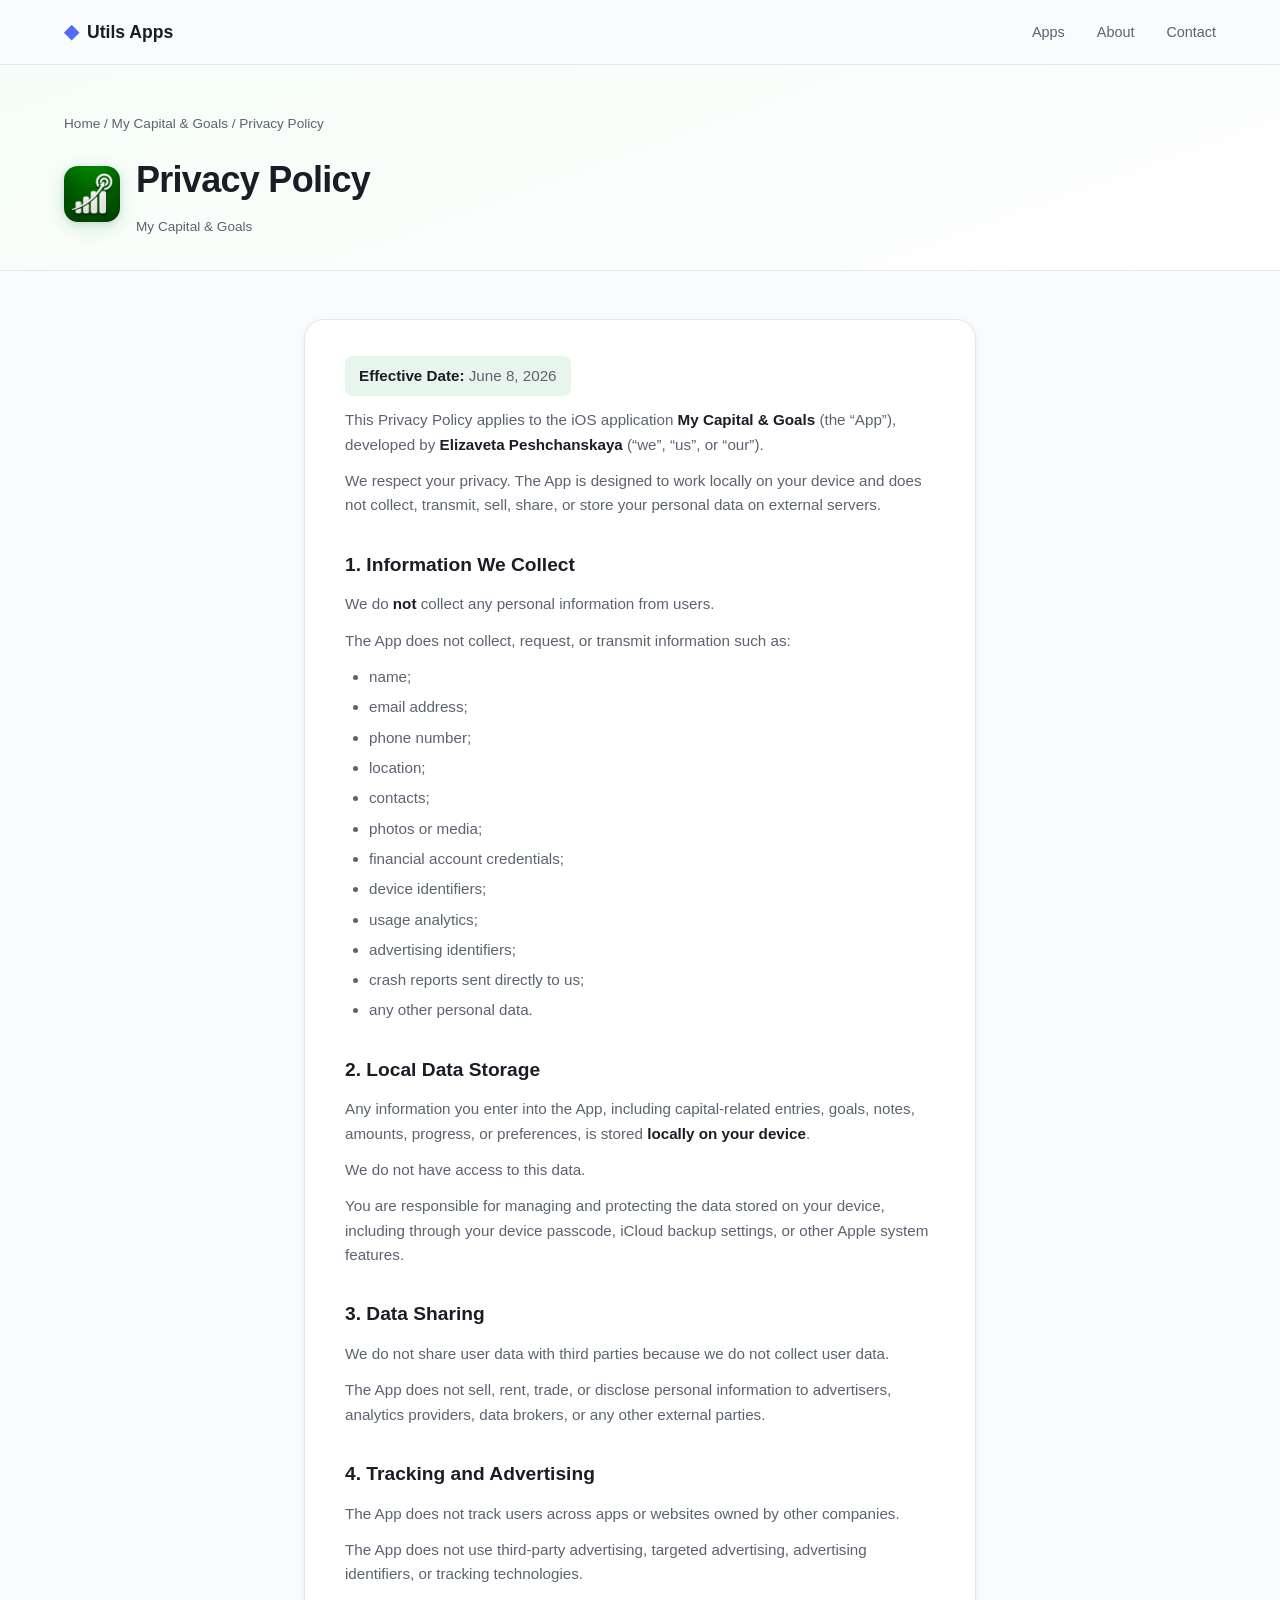
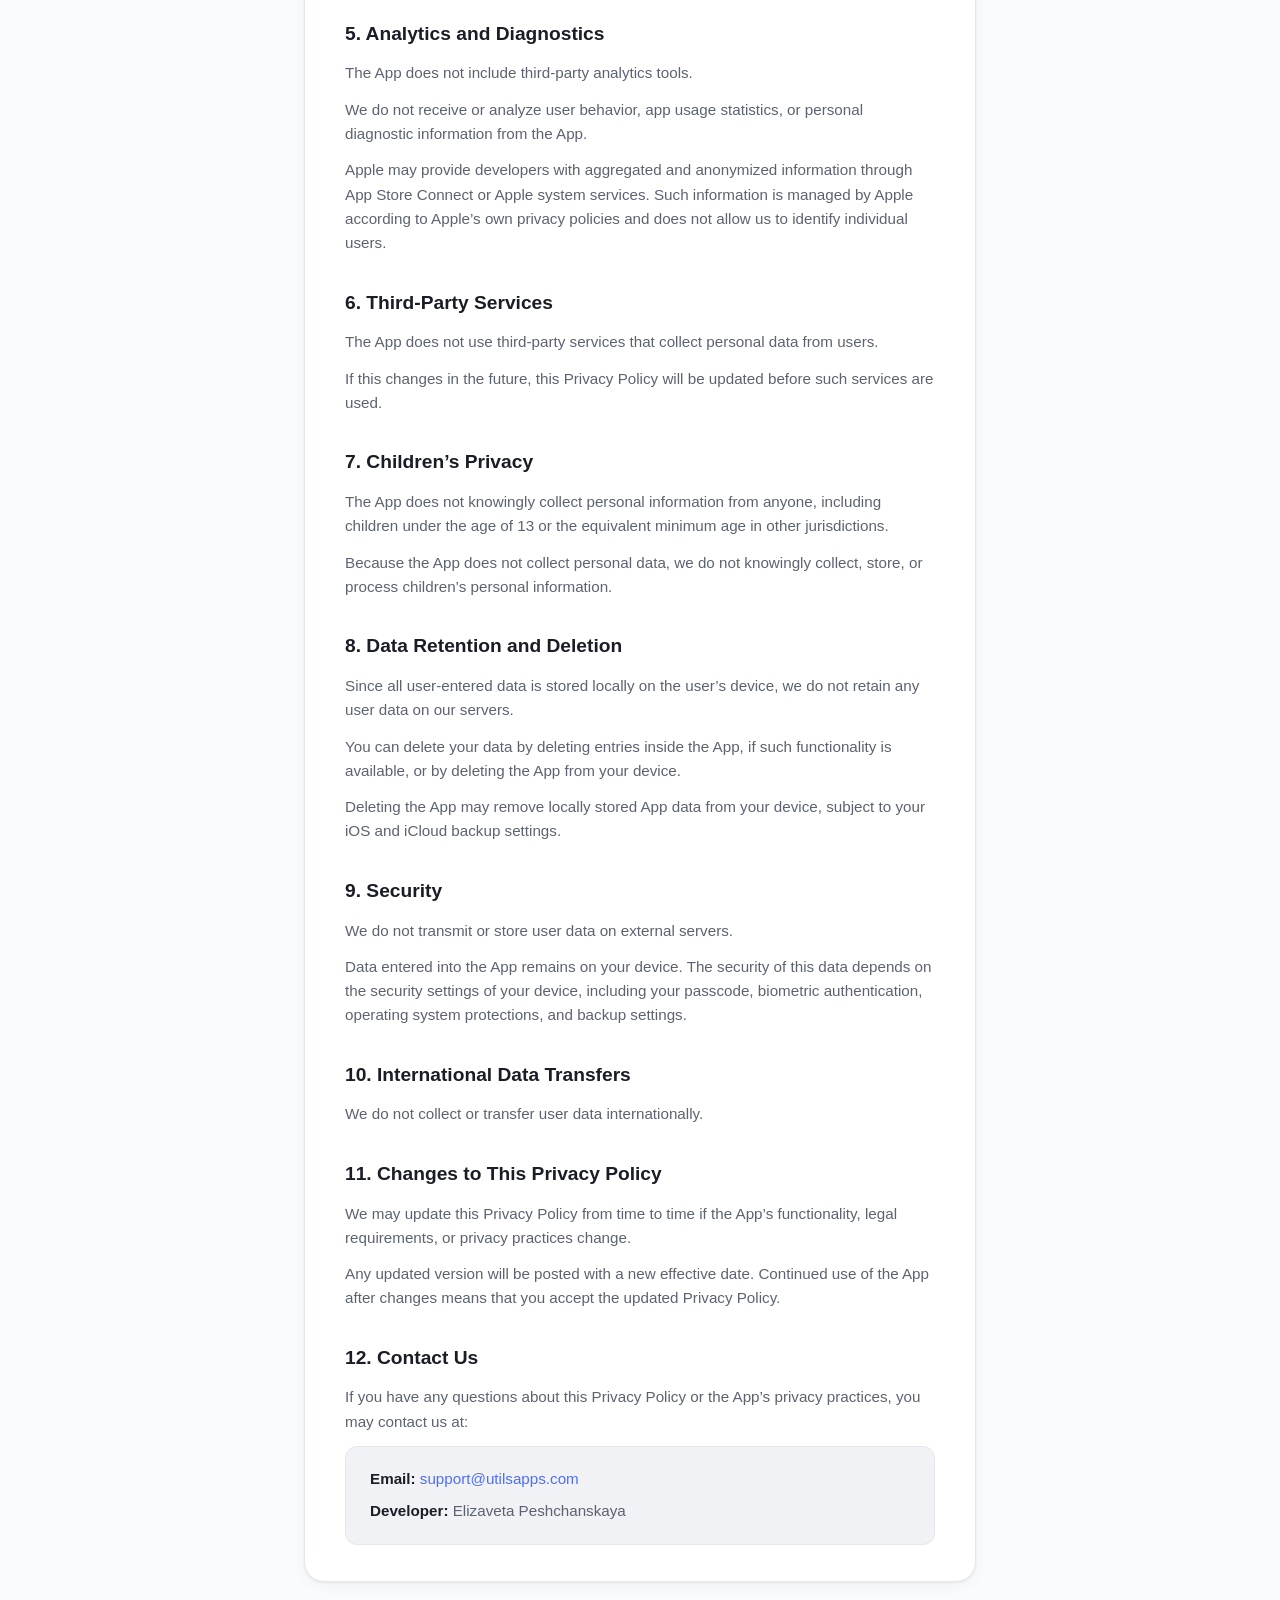
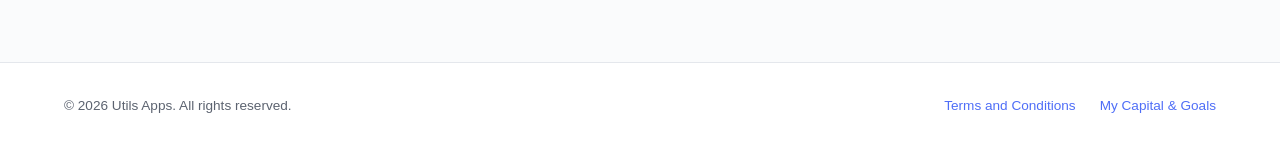
==== apps/my-capital-goals/privacy.html @ b61ee61e "Add files via upload" ====
<!DOCTYPE html>
<html lang="en">
<head>
  <meta charset="UTF-8">
  <meta name="viewport" content="width=device-width, initial-scale=1.0, viewport-fit=cover">
  <meta name="description" content="Privacy Policy — My Capital & Goals">
  <title>Privacy Policy — My Capital & Goals</title>
  <link rel="stylesheet" href="../../css/style.css">
  <link rel="icon" href="../../assets/my-capital-goals-icon.png" type="image/png">
</head>
<body>
  <header class="site-header">
    <nav class="nav container">
      <a href="../../index.html" class="logo">
        <span class="logo-icon">◆</span>
        <span>Utils Apps</span>
      </a>
      <ul class="nav-links">
        <li><a href="../../index.html#apps">Apps</a></li>
        <li><a href="../../index.html#about">About</a></li>
        <li><a href="../../index.html#contact">Contact</a></li>
      </ul>
      <button class="nav-toggle" aria-label="Menu" aria-expanded="false">
        <span></span><span></span><span></span>
      </button>
    </nav>
  </header>

  <div class="page-hero page-hero--green">
    <div class="container">
      <p class="breadcrumb">
        <a href="../../index.html">Home</a> /
        <a href="index.html">My Capital &amp; Goals</a> /
        Privacy Policy
      </p>
      <div class="page-hero-app">
        <img
          src="../../assets/my-capital-goals-icon.png"
          alt="My Capital &amp; Goals app icon"
          class="page-hero-icon"
          width="56"
          height="56"
        >
        <div>
          <h1>Privacy Policy</h1>
          <p class="meta">My Capital &amp; Goals</p>
        </div>
      </div>
    </div>
  </div>

  <main class="legal-content">
    <article class="legal-document">
      <p class="legal-effective"><strong>Effective Date:</strong> June 8, 2026</p>

      <p>
        This Privacy Policy applies to the iOS application <strong>My Capital &amp; Goals</strong> (the “App”), developed by <strong>Elizaveta Peshchanskaya</strong> (“we”, “us”, or “our”).
      </p>

      <p>
        We respect your privacy. The App is designed to work locally on your device and does not collect, transmit, sell, share, or store your personal data on external servers.
      </p>

      <h2>1. Information We Collect</h2>
      <p>We do <strong>not</strong> collect any personal information from users.</p>
      <p>The App does not collect, request, or transmit information such as:</p>
      <ul>
        <li>name;</li>
        <li>email address;</li>
        <li>phone number;</li>
        <li>location;</li>
        <li>contacts;</li>
        <li>photos or media;</li>
        <li>financial account credentials;</li>
        <li>device identifiers;</li>
        <li>usage analytics;</li>
        <li>advertising identifiers;</li>
        <li>crash reports sent directly to us;</li>
        <li>any other personal data.</li>
      </ul>

      <h2>2. Local Data Storage</h2>
      <p>
        Any information you enter into the App, including capital-related entries, goals, notes, amounts, progress, or preferences, is stored <strong>locally on your device</strong>.
      </p>
      <p>We do not have access to this data.</p>
      <p>
        You are responsible for managing and protecting the data stored on your device, including through your device passcode, iCloud backup settings, or other Apple system features.
      </p>

      <h2>3. Data Sharing</h2>
      <p>We do not share user data with third parties because we do not collect user data.</p>
      <p>
        The App does not sell, rent, trade, or disclose personal information to advertisers, analytics providers, data brokers, or any other external parties.
      </p>

      <h2>4. Tracking and Advertising</h2>
      <p>The App does not track users across apps or websites owned by other companies.</p>
      <p>
        The App does not use third-party advertising, targeted advertising, advertising identifiers, or tracking technologies.
      </p>

      <h2>5. Analytics and Diagnostics</h2>
      <p>The App does not include third-party analytics tools.</p>
      <p>We do not receive or analyze user behavior, app usage statistics, or personal diagnostic information from the App.</p>
      <p>
        Apple may provide developers with aggregated and anonymized information through App Store Connect or Apple system services. Such information is managed by Apple according to Apple’s own privacy policies and does not allow us to identify individual users.
      </p>

      <h2>6. Third-Party Services</h2>
      <p>The App does not use third-party services that collect personal data from users.</p>
      <p>If this changes in the future, this Privacy Policy will be updated before such services are used.</p>

      <h2>7. Children’s Privacy</h2>
      <p>
        The App does not knowingly collect personal information from anyone, including children under the age of 13 or the equivalent minimum age in other jurisdictions.
      </p>
      <p>
        Because the App does not collect personal data, we do not knowingly collect, store, or process children’s personal information.
      </p>

      <h2>8. Data Retention and Deletion</h2>
      <p>
        Since all user-entered data is stored locally on the user’s device, we do not retain any user data on our servers.
      </p>
      <p>
        You can delete your data by deleting entries inside the App, if such functionality is available, or by deleting the App from your device.
      </p>
      <p>
        Deleting the App may remove locally stored App data from your device, subject to your iOS and iCloud backup settings.
      </p>

      <h2>9. Security</h2>
      <p>We do not transmit or store user data on external servers.</p>
      <p>
        Data entered into the App remains on your device. The security of this data depends on the security settings of your device, including your passcode, biometric authentication, operating system protections, and backup settings.
      </p>

      <h2>10. International Data Transfers</h2>
      <p>We do not collect or transfer user data internationally.</p>

      <h2>11. Changes to This Privacy Policy</h2>
      <p>
        We may update this Privacy Policy from time to time if the App’s functionality, legal requirements, or privacy practices change.
      </p>
      <p>
        Any updated version will be posted with a new effective date. Continued use of the App after changes means that you accept the updated Privacy Policy.
      </p>

      <h2>12. Contact Us</h2>
      <p>If you have any questions about this Privacy Policy or the App’s privacy practices, you may contact us at:</p>

      <div class="legal-contact">
        <p><strong>Email:</strong> <a href="mailto:support@utilsapps.com">support@utilsapps.com</a></p>
        <p><strong>Developer:</strong> Elizaveta Peshchanskaya</p>
      </div>
    </article>
  </main>

  <footer class="site-footer">
    <div class="container footer-inner">
      <p>© <span id="year"></span> Utils Apps. All rights reserved.</p>
      <nav class="footer-links">
        <a href="terms.html">Terms and Conditions</a>
        <a href="index.html">My Capital &amp; Goals</a>
      </nav>
    </div>
  </footer>

  <script src="../../js/main.js"></script>
</body>
</html>
---- css/style.css ----
/* ── Reset & base ─────────────────────────────────────────── */
*, *::before, *::after { box-sizing: border-box; margin: 0; padding: 0; }

:root {
  --bg:           #fafbfc;
  --bg-alt:       #f0f2f5;
  --surface:      #ffffff;
  --border:       #e4e7ec;
  --text:         #1a1d26;
  --text-muted:   #5c6370;
  --accent:       #4f6ef7;
  --accent-hover: #3b57d9;
  --accent-light: #eef1fe;
  --radius:       12px;
  --radius-lg:    20px;
  --shadow:       0 1px 3px rgba(0,0,0,.06), 0 4px 16px rgba(0,0,0,.04);
  --shadow-lg:    0 8px 32px rgba(79,110,247,.10);
  --font:         -apple-system, BlinkMacSystemFont, "Segoe UI", Roboto, "Helvetica Neue", Arial, sans-serif;
  --max-width:      1100px;
  --header-h:       64px;
  --container-pad:  24px;
}

html {
  scroll-behavior: smooth;
  -webkit-text-size-adjust: 100%;
  text-size-adjust: 100%;
}

body {
  font-family: var(--font);
  background: var(--bg);
  color: var(--text);
  line-height: 1.6;
  -webkit-font-smoothing: antialiased;
  overflow-x: hidden;
  min-height: 100dvh;
}

body.nav-open {
  overflow: hidden;
}

a { color: var(--accent); text-decoration: none; transition: color .15s; }
a:hover { color: var(--accent-hover); }

img {
  max-width: 100%;
  height: auto;
  display: block;
}

.container {
  width: 100%;
  max-width: var(--max-width);
  margin: 0 auto;
  padding-left: max(var(--container-pad), env(safe-area-inset-left));
  padding-right: max(var(--container-pad), env(safe-area-inset-right));
}

/* ── Header ───────────────────────────────────────────────── */
.site-header {
  position: sticky;
  top: 0;
  z-index: 100;
  background: rgba(250,251,252,.85);
  backdrop-filter: blur(12px);
  -webkit-backdrop-filter: blur(12px);
  border-bottom: 1px solid var(--border);
  padding-top: env(safe-area-inset-top);
}

.nav {
  position: relative;
  display: flex;
  align-items: center;
  justify-content: space-between;
  height: var(--header-h);
}

.logo {
  display: flex;
  align-items: center;
  gap: 8px;
  font-weight: 700;
  font-size: 1.1rem;
  color: var(--text);
}

.logo-icon {
  color: var(--accent);
  font-size: 1.2rem;
}

.nav-links {
  display: flex;
  gap: 32px;
  list-style: none;
}

.nav-links a {
  color: var(--text-muted);
  font-size: .9rem;
  font-weight: 500;
}

.nav-links a:hover { color: var(--text); }

.nav-toggle {
  display: none;
  flex-direction: column;
  align-items: center;
  justify-content: center;
  gap: 5px;
  background: none;
  border: none;
  cursor: pointer;
  padding: 10px;
  min-width: 44px;
  min-height: 44px;
  border-radius: 8px;
  -webkit-tap-highlight-color: transparent;
}

.nav-toggle:focus-visible {
  outline: 2px solid var(--accent);
  outline-offset: 2px;
}

.nav-toggle span {
  display: block;
  width: 22px;
  height: 2px;
  background: var(--text);
  border-radius: 2px;
  transition: transform .2s, opacity .2s;
}

/* ── Hero ─────────────────────────────────────────────────── */
.hero {
  position: relative;
  padding: 72px 0 88px;
  overflow: hidden;
}

.hero-layout {
  display: grid;
  grid-template-columns: 1fr 1fr;
  gap: 48px;
  align-items: center;
}

.hero-content {
  position: relative;
  z-index: 2;
}

.hero-badge {
  display: inline-block;
  background: var(--accent-light);
  color: var(--accent);
  font-size: .8rem;
  font-weight: 600;
  padding: 6px 14px;
  border-radius: 100px;
  margin-bottom: 20px;
  letter-spacing: .02em;
}

.hero h1 {
  font-size: clamp(2.25rem, 4.5vw, 3.5rem);
  font-weight: 800;
  line-height: 1.1;
  letter-spacing: -.03em;
  margin-bottom: 24px;
}

.hero-lead {
  font-size: 1.15rem;
  color: var(--text-muted);
  margin-bottom: 36px;
  max-width: 480px;
  line-height: 1.65;
}

.hero-actions { display: flex; gap: 12px; flex-wrap: wrap; }

/* Hero visual — abstract showcase */
.hero-visual {
  position: relative;
  display: flex;
  align-items: center;
  justify-content: center;
  min-height: 440px;
}

.hero-glow {
  position: absolute;
  border-radius: 50%;
  pointer-events: none;
  filter: blur(60px);
}

.hero-glow--green {
  width: 300px;
  height: 300px;
  background: rgba(45, 159, 90, .2);
  top: 50%;
  left: 50%;
  transform: translate(-30%, -50%);
  animation: glow-pulse 5s ease-in-out infinite;
}

.hero-glow--blue {
  width: 240px;
  height: 240px;
  background: rgba(79, 110, 247, .14);
  top: 50%;
  left: 50%;
  transform: translate(-70%, -40%);
  animation: glow-pulse-blue 5s ease-in-out infinite 2.5s;
}

@keyframes glow-pulse {
  0%, 100% { opacity: .6; transform: translate(-30%, -50%) scale(1); }
  50% { opacity: 1; transform: translate(-30%, -50%) scale(1.1); }
}

@keyframes glow-pulse-blue {
  0%, 100% { opacity: .5; transform: translate(-70%, -40%) scale(1); }
  50% { opacity: .9; transform: translate(-70%, -40%) scale(1.08); }
}

.hero-showcase {
  position: relative;
  width: 100%;
  max-width: 420px;
  aspect-ratio: 1;
  display: flex;
  align-items: center;
  justify-content: center;
}

.hero-chart-svg {
  position: absolute;
  bottom: 8%;
  left: 0;
  width: 100%;
  height: auto;
  opacity: .85;
  z-index: 1;
}

.hero-chart-path {
  stroke-dasharray: 400;
  stroke-dashoffset: 400;
  animation: chart-draw 2.5s ease-out forwards;
}

.hero-chart-area {
  opacity: 0;
  animation: chart-fade 1s ease-out .8s forwards;
}

@keyframes chart-draw {
  to { stroke-dashoffset: 0; }
}

@keyframes chart-fade {
  to { opacity: 1; }
}

.hero-orbit-ring {
  position: absolute;
  border-radius: 50%;
  border: 1px dashed var(--border);
  pointer-events: none;
}

.hero-orbit-ring--outer {
  width: 88%;
  height: 88%;
  animation: orbit-spin 40s linear infinite;
}

.hero-orbit-ring--inner {
  width: 62%;
  height: 62%;
  border-color: rgba(45, 159, 90, .25);
  animation: orbit-spin 28s linear infinite reverse;
}

@keyframes orbit-spin {
  to { transform: rotate(360deg); }
}

.hero-showcase-center {
  position: relative;
  z-index: 3;
  padding: 20px;
  background: var(--surface);
  border-radius: 28px;
  border: 1px solid var(--border);
  box-shadow:
    0 16px 48px rgba(0, 0, 0, .08),
    0 4px 16px rgba(45, 159, 90, .12);
  animation: showcase-float 6s ease-in-out infinite;
}

@keyframes showcase-float {
  0%, 100% { transform: translateY(0); }
  50% { transform: translateY(-10px); }
}

.hero-showcase-icon {
  width: 88px;
  height: 88px;
  border-radius: 22px;
  box-shadow: 0 8px 24px rgba(45, 159, 90, .22);
}

.hero-chip {
  position: absolute;
  display: flex;
  align-items: center;
  gap: 8px;
  background: var(--surface);
  border: 1px solid var(--border);
  border-radius: 100px;
  padding: 10px 16px;
  font-size: .8rem;
  font-weight: 600;
  color: var(--text);
  box-shadow: var(--shadow);
  z-index: 4;
  white-space: nowrap;
}

.hero-chip-icon { font-size: 1rem; }

.hero-chip-dot {
  width: 8px;
  height: 8px;
  background: #2d9f5a;
  border-radius: 50%;
  animation: chip-pulse 2s ease-in-out infinite;
}

@keyframes chip-pulse {
  0%, 100% { opacity: 1; transform: scale(1); }
  50% { opacity: .5; transform: scale(.85); }
}

.hero-chip--1 {
  top: 6%;
  right: 0;
  animation: chip-float 5s ease-in-out infinite;
}

.hero-chip--2 {
  bottom: 28%;
  left: -4%;
  animation: chip-float 5s ease-in-out infinite 1.2s;
}

.hero-chip--3 {
  top: 38%;
  right: -6%;
  animation: chip-float 5s ease-in-out infinite 2.4s;
}

@keyframes chip-float {
  0%, 100% { transform: translateY(0); }
  50% { transform: translateY(-6px); }
}

.hero-metric {
  position: absolute;
  display: flex;
  flex-direction: column;
  gap: 2px;
  background: var(--surface);
  border: 1px solid var(--border);
  border-radius: 14px;
  padding: 12px 16px;
  box-shadow: var(--shadow);
  z-index: 4;
}

.hero-metric-value {
  font-size: 1.1rem;
  font-weight: 800;
  letter-spacing: -.02em;
  color: var(--text);
}

.hero-metric-label {
  font-size: .7rem;
  font-weight: 600;
  color: var(--text-muted);
}

.hero-metric--1 {
  bottom: 10%;
  left: 4%;
  animation: chip-float 5s ease-in-out infinite .6s;
}

.hero-metric--1 .hero-metric-value { color: #2d9f5a; }

.hero-metric--2 {
  top: 14%;
  left: 8%;
  animation: chip-float 5s ease-in-out infinite 1.8s;
}

.hero-metric--2 .hero-metric-value {
  font-size: .95rem;
  color: var(--accent);
}

/* ── Buttons ──────────────────────────────────────────────── */
.btn {
  display: inline-flex;
  align-items: center;
  justify-content: center;
  min-height: 44px;
  padding: 12px 24px;
  border-radius: 10px;
  font-size: .9rem;
  font-weight: 600;
  transition: background .15s, box-shadow .15s, transform .1s;
  -webkit-tap-highlight-color: transparent;
}

.btn:active { transform: scale(.98); }

.btn-primary {
  background: var(--accent);
  color: #fff;
  box-shadow: 0 2px 8px rgba(79,110,247,.3);
}

.btn-primary:hover {
  background: var(--accent-hover);
  color: #fff;
  box-shadow: 0 4px 16px rgba(79,110,247,.35);
}

.btn-secondary {
  background: var(--surface);
  color: var(--text);
  border: 1px solid var(--border);
}

.btn-secondary:hover {
  background: var(--bg-alt);
  color: var(--text);
}

/* ── Sections ─────────────────────────────────────────────── */
.section { padding: 80px 0; }
.section-alt { background: var(--bg-alt); }

.section-header {
  margin-bottom: 48px;
  max-width: 560px;
}

.section-header h2 {
  font-size: 1.75rem;
  font-weight: 700;
  margin-bottom: 10px;
  letter-spacing: -.01em;
}

.section-header p { color: var(--text-muted); }

/* ── App cards ────────────────────────────────────────────── */
.apps-grid {
  display: grid;
  grid-template-columns: repeat(auto-fill, minmax(min(100%, 300px), 1fr));
  gap: 24px;
}

.app-card {
  background: var(--surface);
  border: 1px solid var(--border);
  border-radius: var(--radius-lg);
  padding: 28px;
  box-shadow: var(--shadow);
  transition: box-shadow .2s, transform .2s, border-color .2s;
  display: flex;
  flex-direction: column;
}

.app-card:hover {
  box-shadow: var(--shadow-lg);
  transform: translateY(-3px);
}

.app-card--featured {
  width: 100%;
  max-width: 420px;
  background: linear-gradient(160deg, #f6fdf8 0%, var(--surface) 45%);
  border-color: #c8e6d0;
}

.app-card--featured:hover {
  border-color: #2d9f5a;
  box-shadow: 0 12px 40px rgba(45, 159, 90, .14);
}

.app-card-top {
  display: flex;
  align-items: center;
  gap: 16px;
  margin-bottom: 18px;
}

.app-card-icon-img {
  width: 72px;
  height: 72px;
  border-radius: 18px;
  box-shadow:
    0 2px 8px rgba(0, 0, 0, .12),
    0 8px 24px rgba(45, 159, 90, .18);
  flex-shrink: 0;
}

.app-card-head {
  display: flex;
  flex-direction: column;
  gap: 8px;
  min-width: 0;
}

.app-card h3 {
  font-size: 1.2rem;
  font-weight: 700;
  line-height: 1.25;
  letter-spacing: -.01em;
}

.app-card-desc {
  color: var(--text-muted);
  font-size: .9rem;
  line-height: 1.55;
  margin-bottom: 20px;
  flex-grow: 1;
}

.app-card-meta {
  display: flex;
  gap: 8px;
  margin-bottom: 20px;
}

.tag {
  background: var(--bg-alt);
  color: var(--text-muted);
  font-size: .75rem;
  font-weight: 600;
  padding: 4px 10px;
  border-radius: 100px;
}

.tag--ios {
  align-self: flex-start;
  background: #e8f5ec;
  color: #1f7a42;
}

.app-card-legal {
  display: flex;
  gap: 10px;
  flex-wrap: wrap;
  margin-bottom: 16px;
}

.legal-link {
  display: inline-flex;
  align-items: center;
  font-size: .8rem;
  font-weight: 600;
  padding: 6px 12px;
  border-radius: 8px;
  background: var(--accent-light);
  color: var(--accent);
}

.legal-link:hover {
  background: var(--accent);
  color: #fff;
}

.legal-link--green {
  background: #e8f5ec;
  color: #1f7a42;
}

.legal-link--green:hover {
  background: #2d9f5a;
  color: #fff;
}

.app-card-more {
  display: inline-block;
  font-size: .85rem;
  font-weight: 600;
  color: var(--text-muted);
  border-top: 1px solid var(--border);
  padding-top: 16px;
  width: 100%;
}

.app-card-more:hover { color: var(--accent); }

/* ── About ────────────────────────────────────────────────── */
.about-grid {
  display: grid;
  grid-template-columns: 1fr 1fr;
  gap: 48px;
  align-items: start;
}

.about-grid h2 {
  font-size: 1.75rem;
  font-weight: 700;
  margin-bottom: 16px;
}

.about-grid p { color: var(--text-muted); }

.about-features {
  list-style: none;
  display: flex;
  flex-direction: column;
  gap: 20px;
}

.about-features li {
  background: var(--surface);
  border: 1px solid var(--border);
  border-radius: var(--radius);
  padding: 20px 24px;
}

.about-features strong {
  display: block;
  font-size: .95rem;
  margin-bottom: 4px;
}

.about-features span {
  font-size: .85rem;
  color: var(--text-muted);
}

/* ── Contact ──────────────────────────────────────────────── */
.contact-box {
  text-align: center;
  background: var(--surface);
  border: 1px solid var(--border);
  border-radius: var(--radius-lg);
  padding: 56px 32px;
  box-shadow: var(--shadow);
}

.contact-box h2 {
  font-size: 1.5rem;
  font-weight: 700;
  margin-bottom: 10px;
}

.contact-box p {
  color: var(--text-muted);
  margin-bottom: 20px;
}

.contact-email {
  font-size: clamp(1rem, 4vw, 1.25rem);
  font-weight: 700;
  word-break: break-word;
}

/* ── Footer ───────────────────────────────────────────────── */
.site-footer {
  border-top: 1px solid var(--border);
  padding: 32px 0 max(32px, env(safe-area-inset-bottom));
  background: var(--surface);
}

.footer-inner {
  display: flex;
  align-items: center;
  justify-content: space-between;
  flex-wrap: wrap;
  gap: 16px;
  font-size: .85rem;
  color: var(--text-muted);
}

.footer-links { display: flex; gap: 24px; }

/* ── Legal / App detail pages ─────────────────────────────── */
.page-hero {
  padding: 48px 0 32px;
  border-bottom: 1px solid var(--border);
  background: var(--surface);
}

.page-hero h1 {
  font-size: clamp(1.5rem, 4vw, 2.25rem);
  font-weight: 800;
  letter-spacing: -.02em;
  margin-bottom: 8px;
}

.page-hero .breadcrumb {
  font-size: .85rem;
  color: var(--text-muted);
  margin-bottom: 16px;
}

.page-hero .breadcrumb a { color: var(--text-muted); }
.page-hero .breadcrumb a:hover { color: var(--accent); }

.page-hero .meta {
  font-size: .85rem;
  color: var(--text-muted);
}

.legal-content,
.app-detail {
  max-width: 720px;
  margin: 0 auto;
  padding: 48px 24px 80px;
}

.legal-content h2,
.app-detail h2 {
  font-size: 1.2rem;
  font-weight: 700;
  margin: 32px 0 12px;
}

.legal-content h2:first-child,
.app-detail h2:first-child { margin-top: 0; }

.legal-content p,
.legal-content li,
.app-detail p {
  color: var(--text-muted);
  font-size: .95rem;
  margin-bottom: 12px;
}

.legal-content ul,
.legal-content ol {
  padding-left: 24px;
  margin-bottom: 16px;
}

.legal-content li { margin-bottom: 6px; }

.page-hero--green {
  background: linear-gradient(160deg, #f6fdf8 0%, var(--surface) 100%);
}

.page-hero-app {
  display: flex;
  align-items: center;
  gap: 16px;
}

.page-hero-icon {
  width: 56px;
  height: 56px;
  border-radius: 14px;
  box-shadow:
    0 2px 8px rgba(0, 0, 0, .1),
    0 6px 20px rgba(45, 159, 90, .16);
  flex-shrink: 0;
}

.legal-document {
  background: var(--surface);
  border: 1px solid var(--border);
  border-radius: var(--radius-lg);
  padding: 36px 40px;
  box-shadow: var(--shadow);
}

.legal-effective {
  display: inline-block;
  background: #e8f5ec;
  color: #1f7a42;
  font-size: .85rem;
  padding: 8px 14px;
  border-radius: 8px;
  margin-bottom: 24px;
}

.legal-document > p:first-of-type {
  margin-top: 0;
}

.legal-document strong {
  color: var(--text);
  font-weight: 600;
}

.legal-contact {
  background: var(--bg-alt);
  border: 1px solid var(--border);
  border-radius: var(--radius);
  padding: 20px 24px;
  margin-top: 8px;
}

.legal-contact p {
  margin-bottom: 8px;
}

.legal-contact p:last-child {
  margin-bottom: 0;
}

.app-detail-hero {
  display: flex;
  align-items: center;
  gap: 24px;
  margin-bottom: 32px;
}

.app-detail-icon {
  width: 80px;
  height: 80px;
  background: var(--accent-light);
  border-radius: 20px;
  display: flex;
  align-items: center;
  justify-content: center;
  font-size: 2.5rem;
  flex-shrink: 0;
}

.app-detail-icon-img {
  width: 80px;
  height: 80px;
  border-radius: 20px;
  box-shadow:
    0 2px 8px rgba(0, 0, 0, .12),
    0 8px 24px rgba(45, 159, 90, .18);
  flex-shrink: 0;
}

.btn--green {
  background: #2d9f5a;
  box-shadow: 0 2px 8px rgba(45, 159, 90, .35);
}

.btn--green:hover {
  background: #248a4c;
  color: #fff;
  box-shadow: 0 4px 16px rgba(45, 159, 90, .4);
}

.app-legal-cards {
  display: grid;
  grid-template-columns: repeat(auto-fill, minmax(260px, 1fr));
  gap: 16px;
  margin-top: 8px;
}

.app-legal-card {
  display: flex;
  flex-direction: column;
  gap: 6px;
  padding: 20px 22px;
  background: linear-gradient(160deg, #f6fdf8 0%, var(--surface) 100%);
  border: 1px solid #c8e6d0;
  border-radius: var(--radius);
  color: var(--text);
  transition: border-color .2s, box-shadow .2s, transform .15s;
}

.app-legal-card:hover {
  border-color: #2d9f5a;
  box-shadow: 0 8px 24px rgba(45, 159, 90, .12);
  transform: translateY(-2px);
  color: var(--text);
}

.app-legal-card-label {
  font-size: .7rem;
  font-weight: 700;
  text-transform: uppercase;
  letter-spacing: .06em;
  color: #1f7a42;
}

.app-legal-card-title {
  font-size: 1rem;
  font-weight: 700;
}

.app-legal-card-desc {
  font-size: .85rem;
  color: var(--text-muted);
  line-height: 1.45;
  flex-grow: 1;
}

.app-legal-card-arrow {
  font-size: .85rem;
  font-weight: 600;
  color: #2d9f5a;
  margin-top: 4px;
}

.app-detail-links {
  display: flex;
  gap: 12px;
  flex-wrap: wrap;
  margin-top: 24px;
}

.app-screenshots {
  display: grid;
  grid-template-columns: repeat(auto-fill, minmax(180px, 1fr));
  gap: 16px;
  margin: 32px 0;
}

.screenshot-placeholder {
  aspect-ratio: 9/16;
  background: var(--bg-alt);
  border: 1px dashed var(--border);
  border-radius: var(--radius);
  display: flex;
  align-items: center;
  justify-content: center;
  color: var(--text-muted);
  font-size: .8rem;
}

/* ── Responsive ───────────────────────────────────────────── */

/* Large tablets & small laptops */
@media (max-width: 1024px) {
  .hero-layout {
    gap: 32px;
  }

  .hero-visual {
    min-height: 420px;
  }

  .hero-chip--3 { right: -2%; }
}

/* Tablets */
@media (max-width: 900px) {
  .hero-layout {
    grid-template-columns: 1fr;
    gap: 36px;
  }

  .hero-content {
    text-align: center;
  }

  .hero-lead {
    margin-left: auto;
    margin-right: auto;
  }

  .hero-actions {
    justify-content: center;
  }

  .hero-visual {
    min-height: 400px;
    max-width: 420px;
    margin: 0 auto;
    width: 100%;
  }

  .about-grid {
    grid-template-columns: 1fr;
    gap: 32px;
  }
}

/* Phones */
@media (max-width: 768px) {
  :root { --container-pad: 20px; }

  .nav-toggle { display: flex; }

  .nav-links {
    display: none;
    position: absolute;
    top: 100%;
    left: calc(-1 * var(--container-pad));
    right: calc(-1 * var(--container-pad));
    flex-direction: column;
    gap: 0;
    background: var(--surface);
    border-bottom: 1px solid var(--border);
    padding: 8px 0 12px;
    box-shadow: var(--shadow);
  }

  .nav-links.open { display: flex; }

  .nav-links li { width: 100%; }

  .nav-links li a {
    display: flex;
    align-items: center;
    min-height: 48px;
    padding: 12px var(--container-pad);
  }

  .hero {
    padding: 40px 0 48px;
  }

  .hero h1 br { display: none; }

  .hero-visual {
    min-height: 340px;
  }

  .hero-showcase {
    max-width: 340px;
  }

  .hero-showcase-icon {
    width: 72px;
    height: 72px;
    border-radius: 18px;
  }

  .hero-showcase-center { padding: 16px; border-radius: 24px; }

  .hero-chip {
    font-size: .75rem;
    padding: 8px 12px;
  }

  .hero-chip--1 { top: 4%; right: -2%; }
  .hero-chip--2 { left: -2%; bottom: 26%; }
  .hero-chip--3 { right: -4%; }

  .hero-metric {
    padding: 10px 12px;
  }

  .hero-metric-value { font-size: 1rem; }

  .section { padding: 56px 0; }

  .section-header {
    margin-bottom: 32px;
  }

  .section-header h2,
  .about-grid h2 {
    font-size: 1.5rem;
  }

  .app-card {
    padding: 22px;
  }

  .app-card--featured {
    max-width: 100%;
  }

  .app-card-top {
    gap: 14px;
  }

  .app-card-icon-img {
    width: 64px;
    height: 64px;
    border-radius: 16px;
  }

  .contact-box {
    padding: 40px 24px;
  }

  .page-hero {
    padding: 36px 0 28px;
  }

  .page-hero-app {
    flex-wrap: wrap;
  }

  .legal-content,
  .app-detail {
    padding: 36px max(20px, env(safe-area-inset-left)) 64px;
  }

  .legal-document {
    padding: 24px 20px;
  }

  .app-detail-hero {
    flex-direction: column;
    align-items: flex-start;
    gap: 16px;
  }

  .app-detail-links {
    flex-direction: column;
    align-items: stretch;
  }

  .app-detail-links .btn {
    justify-content: center;
    width: 100%;
  }

  .app-legal-cards {
    grid-template-columns: 1fr;
  }

  .footer-inner {
    flex-direction: column;
    text-align: center;
  }

  .footer-links {
    flex-wrap: wrap;
    justify-content: center;
    gap: 16px;
  }
}

/* Small phones */
@media (max-width: 480px) {
  :root { --container-pad: 16px; }

  .hero-badge {
    font-size: .75rem;
  }

  .hero-visual {
    min-height: 280px;
  }

  .hero-showcase {
    max-width: 280px;
  }

  .hero-showcase-icon {
    width: 64px;
    height: 64px;
    border-radius: 16px;
  }

  .hero-chip--3,
  .hero-metric--2 {
    display: none;
  }

  .legal-link {
    flex: 1 1 auto;
    justify-content: center;
    min-height: 40px;
  }

  .app-card-legal {
    flex-direction: column;
  }

  .app-card-legal .legal-link {
    width: 100%;
  }

  .page-hero .breadcrumb {
    font-size: .8rem;
    line-height: 1.5;
    word-break: break-word;
  }

  .legal-content h2,
  .app-detail h2 {
    font-size: 1.1rem;
    margin-top: 28px;
  }

  .app-screenshots {
    grid-template-columns: 1fr 1fr;
    gap: 12px;
  }
}

/* Very small screens */
@media (max-width: 360px) {
  .logo { font-size: 1rem; }

  .hero h1 {
    font-size: 1.85rem;
  }

  .btn {
    width: 100%;
    justify-content: center;
  }

  .hero-showcase { max-width: 240px; }
  .hero-chip--2 { display: none; }
}

/* Large desktops */
@media (min-width: 1280px) {
  :root {
    --max-width: 1200px;
  }

  .hero-layout {
    gap: 64px;
  }
}

/* Reduced motion */
@media (prefers-reduced-motion: reduce) {
  html { scroll-behavior: auto; }

  *,
  *::before,
  *::after {
    animation-duration: 0.01ms !important;
    animation-iteration-count: 1 !important;
    transition-duration: 0.01ms !important;
  }

  .app-card:hover,
  .app-legal-card:hover {
    transform: none;
  }
}
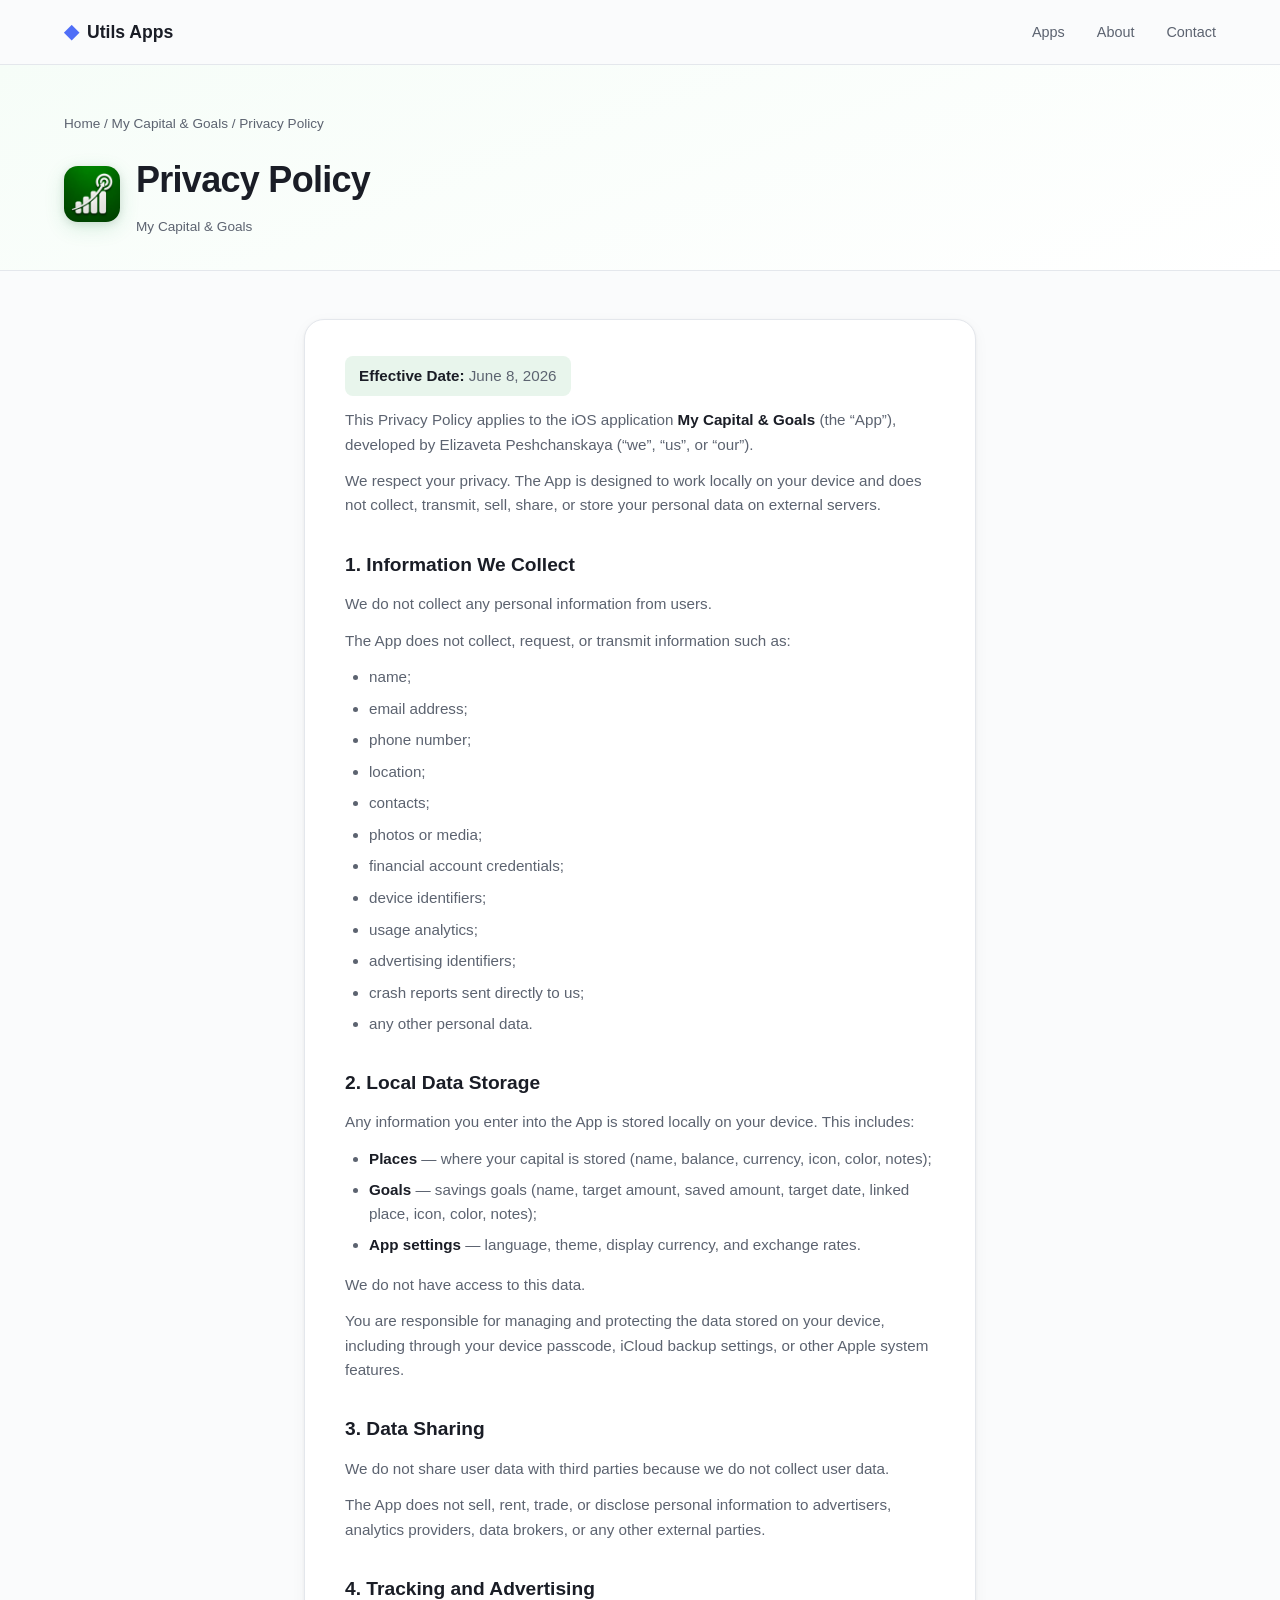
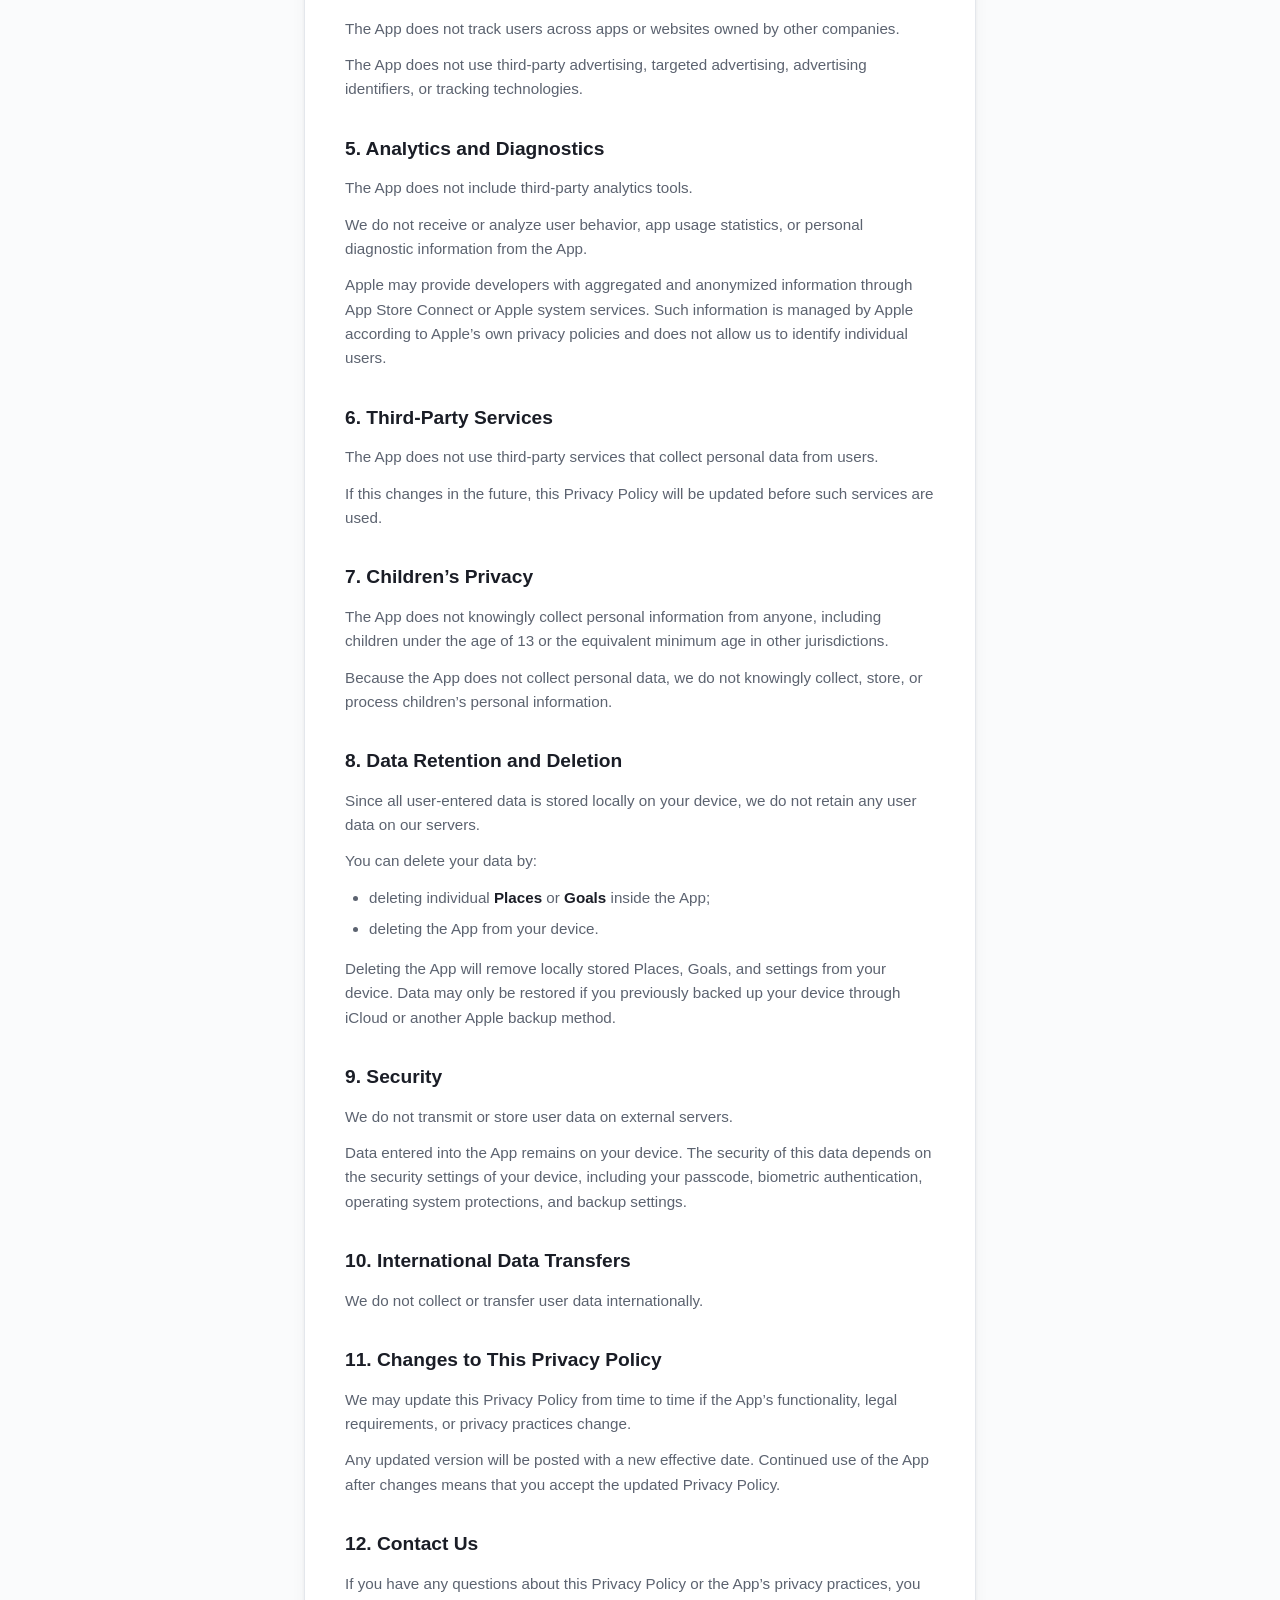
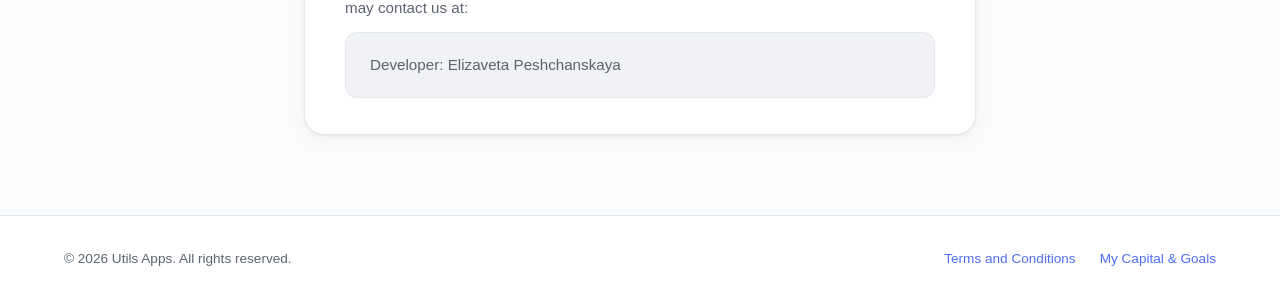
==== commit 2c2b289b: "Update privacy.html" ====
--- a/apps/my-capital-goals/privacy.html
+++ b/apps/my-capital-goals/privacy.html
@@ -54,7 +54,7 @@
       <p class="legal-effective"><strong>Effective Date:</strong> June 8, 2026</p>
 
       <p>
-        This Privacy Policy applies to the iOS application <strong>My Capital &amp; Goals</strong> (the “App”), developed by <strong>Elizaveta Peshchanskaya</strong> (“we”, “us”, or “our”).
+        This Privacy Policy applies to the iOS application <strong>My Capital &amp; Goals</strong> (the “App”), developed by Elizaveta Peshchanskaya (“we”, “us”, or “our”).
       </p>
 
       <p>
@@ -62,7 +62,7 @@
       </p>
 
       <h2>1. Information We Collect</h2>
-      <p>We do <strong>not</strong> collect any personal information from users.</p>
+      <p>We do not collect any personal information from users.</p>
       <p>The App does not collect, request, or transmit information such as:</p>
       <ul>
         <li>name;</li>
@@ -80,9 +80,12 @@
       </ul>
 
       <h2>2. Local Data Storage</h2>
-      <p>
-        Any information you enter into the App, including capital-related entries, goals, notes, amounts, progress, or preferences, is stored <strong>locally on your device</strong>.
-      </p>
+      <p>Any information you enter into the App is stored locally on your device. This includes:</p>
+      <ul>
+        <li><strong>Places</strong> — where your capital is stored (name, balance, currency, icon, color, notes);</li>
+        <li><strong>Goals</strong> — savings goals (name, target amount, saved amount, target date, linked place, icon, color, notes);</li>
+        <li><strong>App settings</strong> — language, theme, display currency, and exchange rates.</li>
+      </ul>
       <p>We do not have access to this data.</p>
       <p>
         You are responsible for managing and protecting the data stored on your device, including through your device passcode, iCloud backup settings, or other Apple system features.
@@ -121,13 +124,15 @@
 
       <h2>8. Data Retention and Deletion</h2>
       <p>
-        Since all user-entered data is stored locally on the user’s device, we do not retain any user data on our servers.
+        Since all user-entered data is stored locally on your device, we do not retain any user data on our servers.
       </p>
+      <p>You can delete your data by:</p>
+      <ul>
+        <li>deleting individual <strong>Places</strong> or <strong>Goals</strong> inside the App;</li>
+        <li>deleting the App from your device.</li>
+      </ul>
       <p>
-        You can delete your data by deleting entries inside the App, if such functionality is available, or by deleting the App from your device.
-      </p>
-      <p>
-        Deleting the App may remove locally stored App data from your device, subject to your iOS and iCloud backup settings.
+        Deleting the App will remove locally stored Places, Goals, and settings from your device. Data may only be restored if you previously backed up your device through iCloud or another Apple backup method.
       </p>
 
       <h2>9. Security</h2>
@@ -151,8 +156,7 @@
       <p>If you have any questions about this Privacy Policy or the App’s privacy practices, you may contact us at:</p>
 
       <div class="legal-contact">
-        <p><strong>Email:</strong> <a href="mailto:support@utilsapps.com">support@utilsapps.com</a></p>
-        <p><strong>Developer:</strong> Elizaveta Peshchanskaya</p>
+        <p>Developer: Elizaveta Peshchanskaya</p>
       </div>
     </article>
   </main>
--- a/css/style.css
+++ b/css/style.css
@@ -62,12 +62,13 @@
 .site-header {
   position: sticky;
   top: 0;
-  z-index: 100;
-  background: rgba(250,251,252,.85);
+  z-index: 1000;
+  background: rgba(250,251,252,.95);
   backdrop-filter: blur(12px);
   -webkit-backdrop-filter: blur(12px);
   border-bottom: 1px solid var(--border);
   padding-top: env(safe-area-inset-top);
+  isolation: isolate;
 }
 
 .nav {
@@ -120,6 +121,9 @@
   min-height: 44px;
   border-radius: 8px;
   -webkit-tap-highlight-color: transparent;
+  touch-action: manipulation;
+  position: relative;
+  z-index: 1002;
 }
 
 .nav-toggle:focus-visible {
@@ -134,6 +138,19 @@
   background: var(--text);
   border-radius: 2px;
   transition: transform .2s, opacity .2s;
+  pointer-events: none;
+}
+
+.nav-toggle[aria-expanded="true"] span:nth-child(1) {
+  transform: translateY(7px) rotate(45deg);
+}
+
+.nav-toggle[aria-expanded="true"] span:nth-child(2) {
+  opacity: 0;
+}
+
+.nav-toggle[aria-expanded="true"] span:nth-child(3) {
+  transform: translateY(-7px) rotate(-45deg);
 }
 
 /* ── Hero ─────────────────────────────────────────────────── */
@@ -757,12 +774,21 @@
 }
 
 .legal-content ul,
-.legal-content ol {
-  padding-left: 24px;
-  margin-bottom: 16px;
-}
-
-.legal-content li { margin-bottom: 6px; }
+.legal-content ol,
+.app-detail ul,
+.app-detail ol {
+  padding-left: 1.5rem;
+  margin: 0 0 16px;
+  list-style-position: outside;
+}
+
+.legal-content li,
+.app-detail li {
+  margin-bottom: 8px;
+  color: var(--text-muted);
+  font-size: .95rem;
+  line-height: 1.55;
+}
 
 .page-hero--green {
   background: linear-gradient(160deg, #f6fdf8 0%, var(--surface) 100%);
@@ -927,6 +953,31 @@
   margin-top: 24px;
 }
 
+.app-contact {
+  background: var(--surface);
+  border: 1px solid var(--border);
+  border-radius: var(--radius);
+  padding: 24px 28px;
+  margin-top: 8px;
+  text-align: center;
+}
+
+.app-contact p {
+  color: var(--text-muted);
+  font-size: .9rem;
+  margin-bottom: 10px;
+}
+
+.app-contact-email {
+  font-size: 1.1rem;
+  font-weight: 700;
+  word-break: break-word;
+}
+
+.app-contact-email:hover {
+  color: var(--accent-hover);
+}
+
 .app-screenshots {
   display: grid;
   grid-template-columns: repeat(auto-fill, minmax(180px, 1fr));
@@ -996,22 +1047,40 @@
 
 /* Phones */
 @media (max-width: 768px) {
-  :root { --container-pad: 20px; }
+  :root {
+    --container-pad: 20px;
+    --header-offset: calc(var(--header-h) + env(safe-area-inset-top));
+  }
 
   .nav-toggle { display: flex; }
+
+  body.nav-open::before {
+    content: '';
+    position: fixed;
+    inset: 0;
+    top: var(--header-offset);
+    background: rgba(26, 29, 38, .35);
+    z-index: 998;
+  }
 
   .nav-links {
     display: none;
-    position: absolute;
-    top: 100%;
-    left: calc(-1 * var(--container-pad));
-    right: calc(-1 * var(--container-pad));
+    position: fixed;
+    top: var(--header-offset);
+    left: 0;
+    right: 0;
+    width: 100%;
     flex-direction: column;
     gap: 0;
+    margin: 0;
+    padding: 8px 0 12px;
+    padding-left: max(var(--container-pad), env(safe-area-inset-left));
+    padding-right: max(var(--container-pad), env(safe-area-inset-right));
     background: var(--surface);
     border-bottom: 1px solid var(--border);
-    padding: 8px 0 12px;
-    box-shadow: var(--shadow);
+    box-shadow: 0 8px 24px rgba(0, 0, 0, .1);
+    z-index: 1001;
+    list-style: none;
   }
 
   .nav-links.open { display: flex; }
@@ -1022,7 +1091,12 @@
     display: flex;
     align-items: center;
     min-height: 48px;
-    padding: 12px var(--container-pad);
+    padding: 12px 4px;
+    -webkit-tap-highlight-color: transparent;
+  }
+
+  body.nav-open .hero-visual {
+    pointer-events: none;
   }
 
   .hero {
@@ -1032,11 +1106,31 @@
   .hero h1 br { display: none; }
 
   .hero-visual {
-    min-height: 340px;
+    min-height: auto;
+    overflow: hidden;
   }
 
   .hero-showcase {
-    max-width: 340px;
+    max-width: 320px;
+    aspect-ratio: auto;
+    display: grid;
+    grid-template-columns: 1fr 1fr;
+    gap: 10px;
+    padding: 8px 4px;
+  }
+
+  .hero-chart-svg,
+  .hero-orbit-ring {
+    display: none;
+  }
+
+  .hero-showcase-center {
+    grid-column: 1 / -1;
+    justify-self: center;
+    position: static;
+    animation: none;
+    padding: 16px;
+    border-radius: 24px;
   }
 
   .hero-showcase-icon {
@@ -1045,19 +1139,30 @@
     border-radius: 18px;
   }
 
-  .hero-showcase-center { padding: 16px; border-radius: 24px; }
+  .hero-chip,
+  .hero-metric {
+    position: static;
+    animation: none;
+    white-space: normal;
+    text-align: center;
+    justify-content: center;
+  }
 
   .hero-chip {
-    font-size: .75rem;
-    padding: 8px 12px;
-  }
-
-  .hero-chip--1 { top: 4%; right: -2%; }
-  .hero-chip--2 { left: -2%; bottom: 26%; }
-  .hero-chip--3 { right: -4%; }
+    font-size: .72rem;
+    padding: 8px 10px;
+  }
+
+  .hero-chip--3 {
+    grid-column: 1 / -1;
+    justify-self: center;
+    width: auto;
+    max-width: 100%;
+  }
 
   .hero-metric {
     padding: 10px 12px;
+    align-items: center;
   }
 
   .hero-metric-value { font-size: 1rem; }
@@ -1105,7 +1210,16 @@
 
   .legal-content,
   .app-detail {
-    padding: 36px max(20px, env(safe-area-inset-left)) 64px;
+    padding-top: 36px;
+    padding-bottom: 64px;
+    padding-left: max(var(--container-pad), env(safe-area-inset-left));
+    padding-right: max(var(--container-pad), env(safe-area-inset-right));
+  }
+
+  .app-detail ul,
+  .app-detail ol {
+    padding-left: 1.35rem;
+    margin-right: 0;
   }
 
   .legal-document {
@@ -1152,12 +1266,9 @@
     font-size: .75rem;
   }
 
-  .hero-visual {
-    min-height: 280px;
-  }
-
   .hero-showcase {
-    max-width: 280px;
+    max-width: 100%;
+    gap: 8px;
   }
 
   .hero-showcase-icon {
@@ -1166,9 +1277,17 @@
     border-radius: 16px;
   }
 
-  .hero-chip--3,
-  .hero-metric--2 {
-    display: none;
+  .hero-chip {
+    font-size: .68rem;
+    padding: 7px 8px;
+  }
+
+  .hero-metric {
+    padding: 8px 10px;
+  }
+
+  .hero-metric-label {
+    font-size: .65rem;
   }
 
   .legal-link {
@@ -1216,8 +1335,9 @@
     justify-content: center;
   }
 
-  .hero-showcase { max-width: 240px; }
-  .hero-chip--2 { display: none; }
+  .hero-chip {
+    font-size: .65rem;
+  }
 }
 
 /* Large desktops */
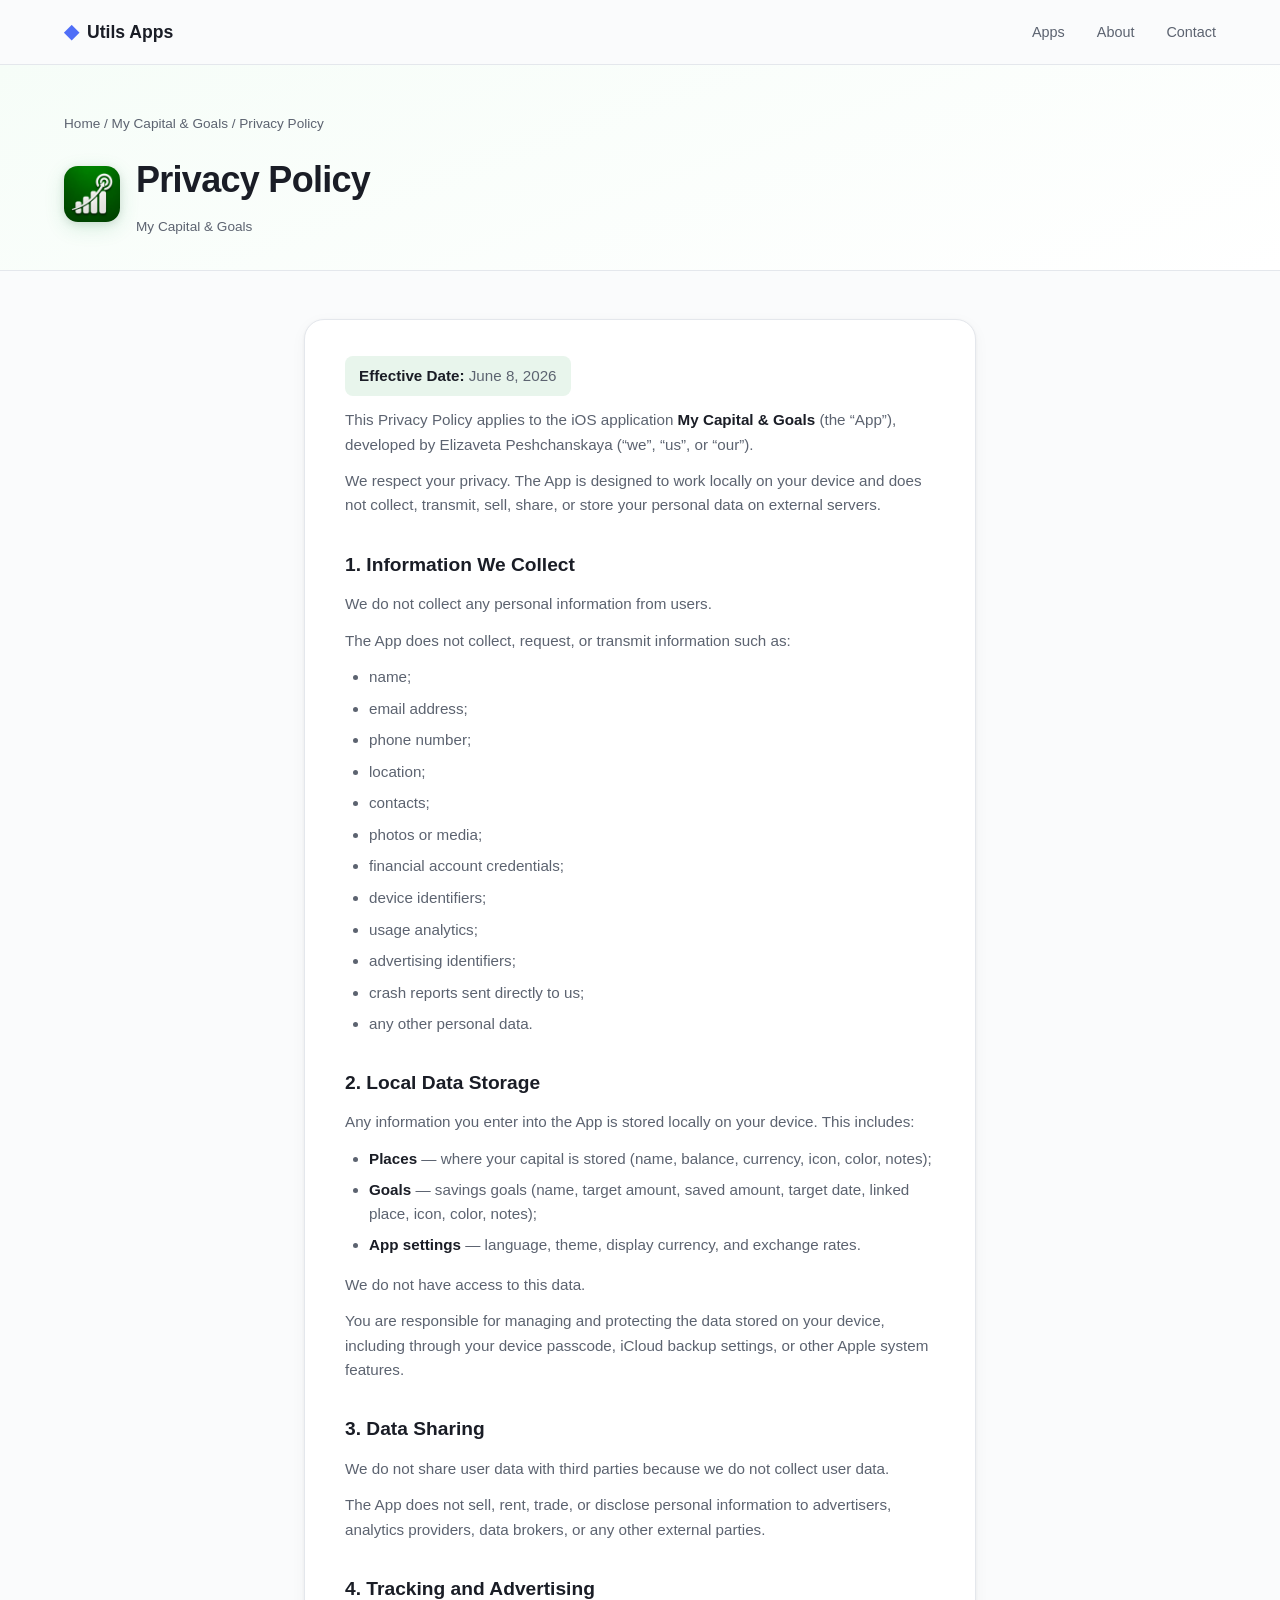
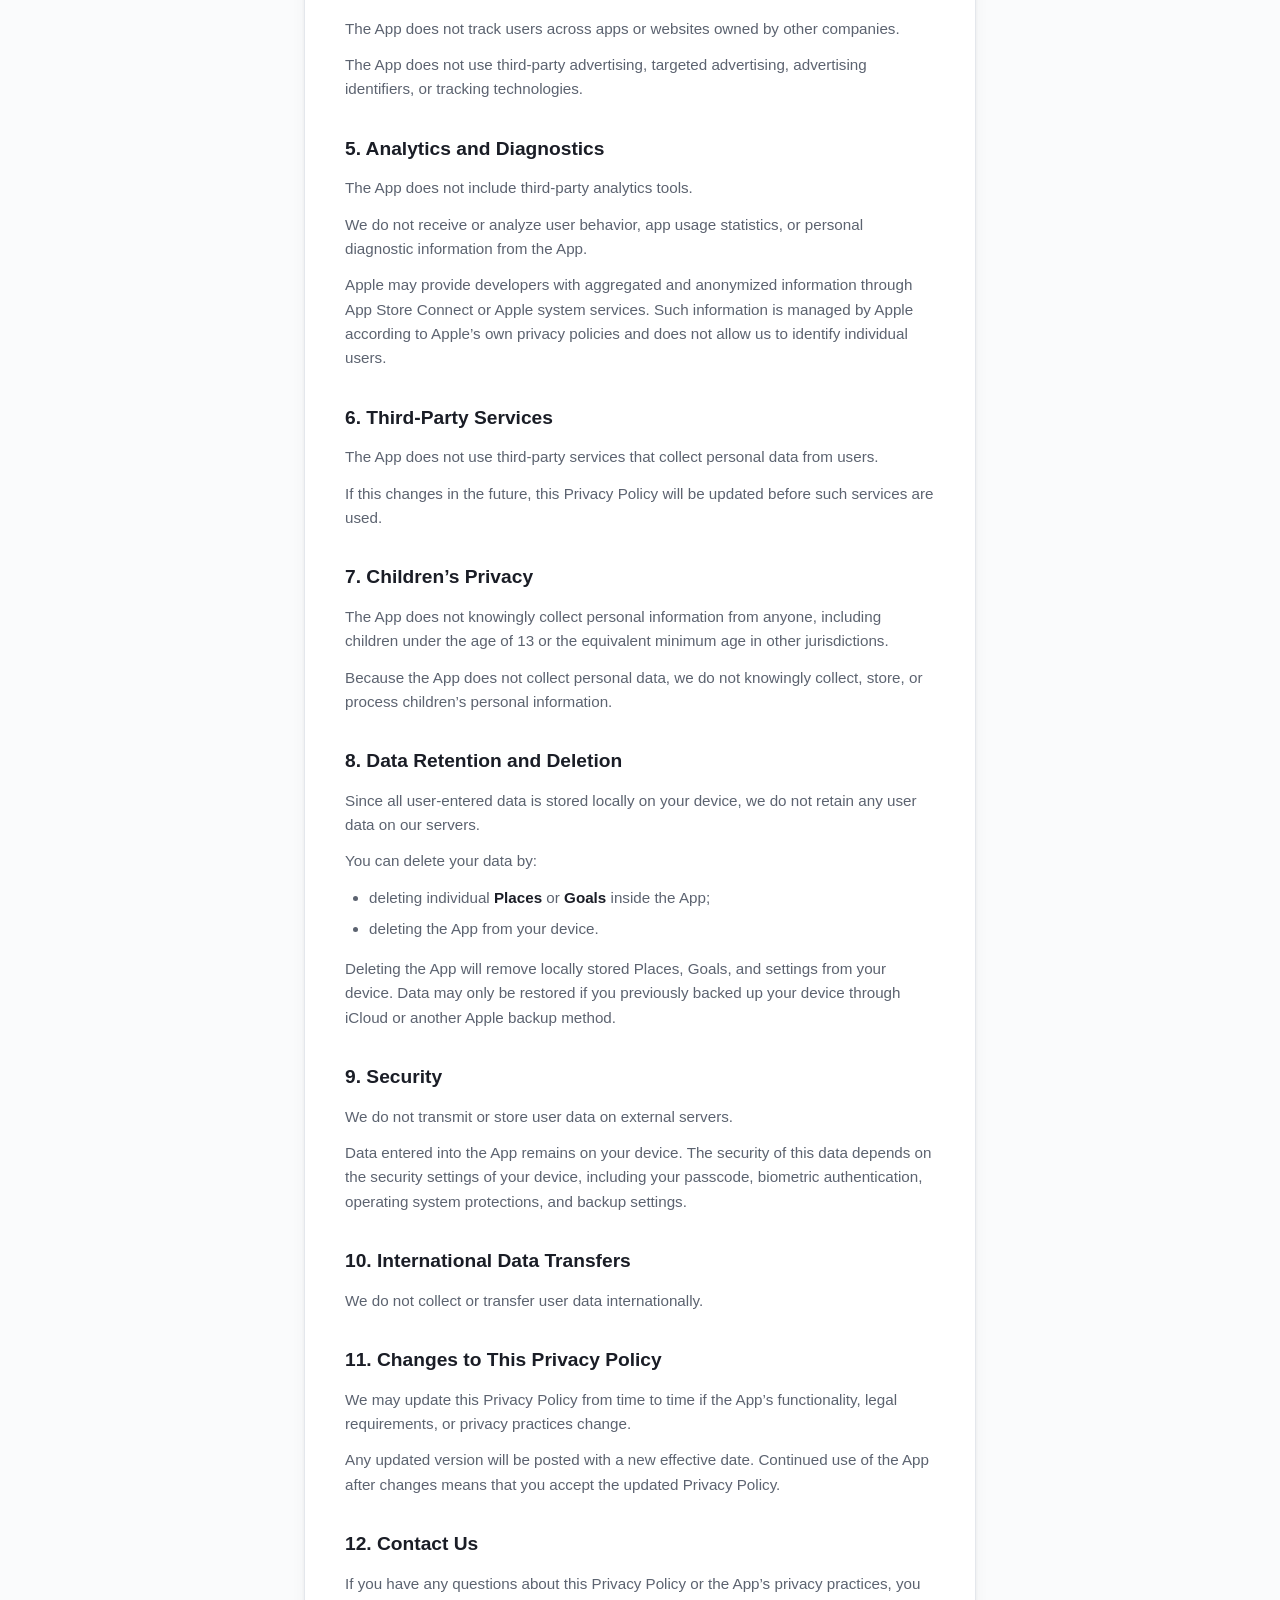
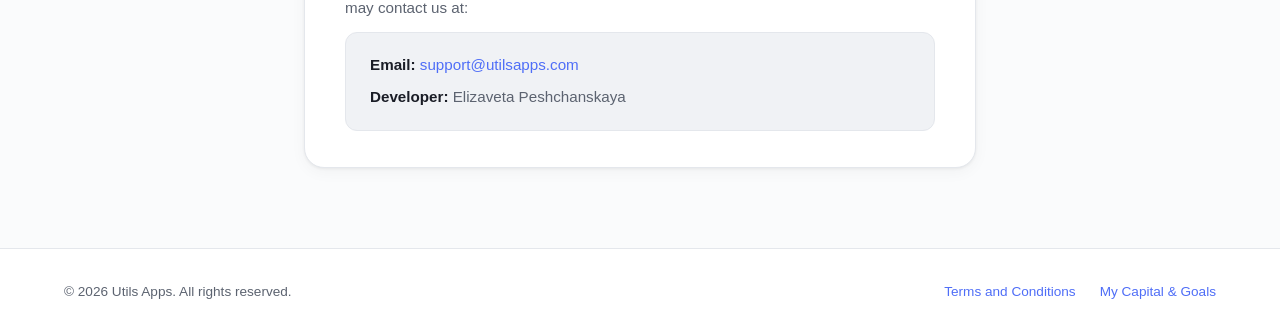
==== commit 11d80555: "Update privacy.html" ====
--- a/apps/my-capital-goals/privacy.html
+++ b/apps/my-capital-goals/privacy.html
@@ -156,7 +156,8 @@
       <p>If you have any questions about this Privacy Policy or the App’s privacy practices, you may contact us at:</p>
 
       <div class="legal-contact">
-        <p>Developer: Elizaveta Peshchanskaya</p>
+        <p><strong>Email:</strong> <a href="mailto:support@utilsapps.com">support@utilsapps.com</a></p>
+        <p><strong>Developer:</strong> Elizaveta Peshchanskaya</p>
       </div>
     </article>
   </main>
